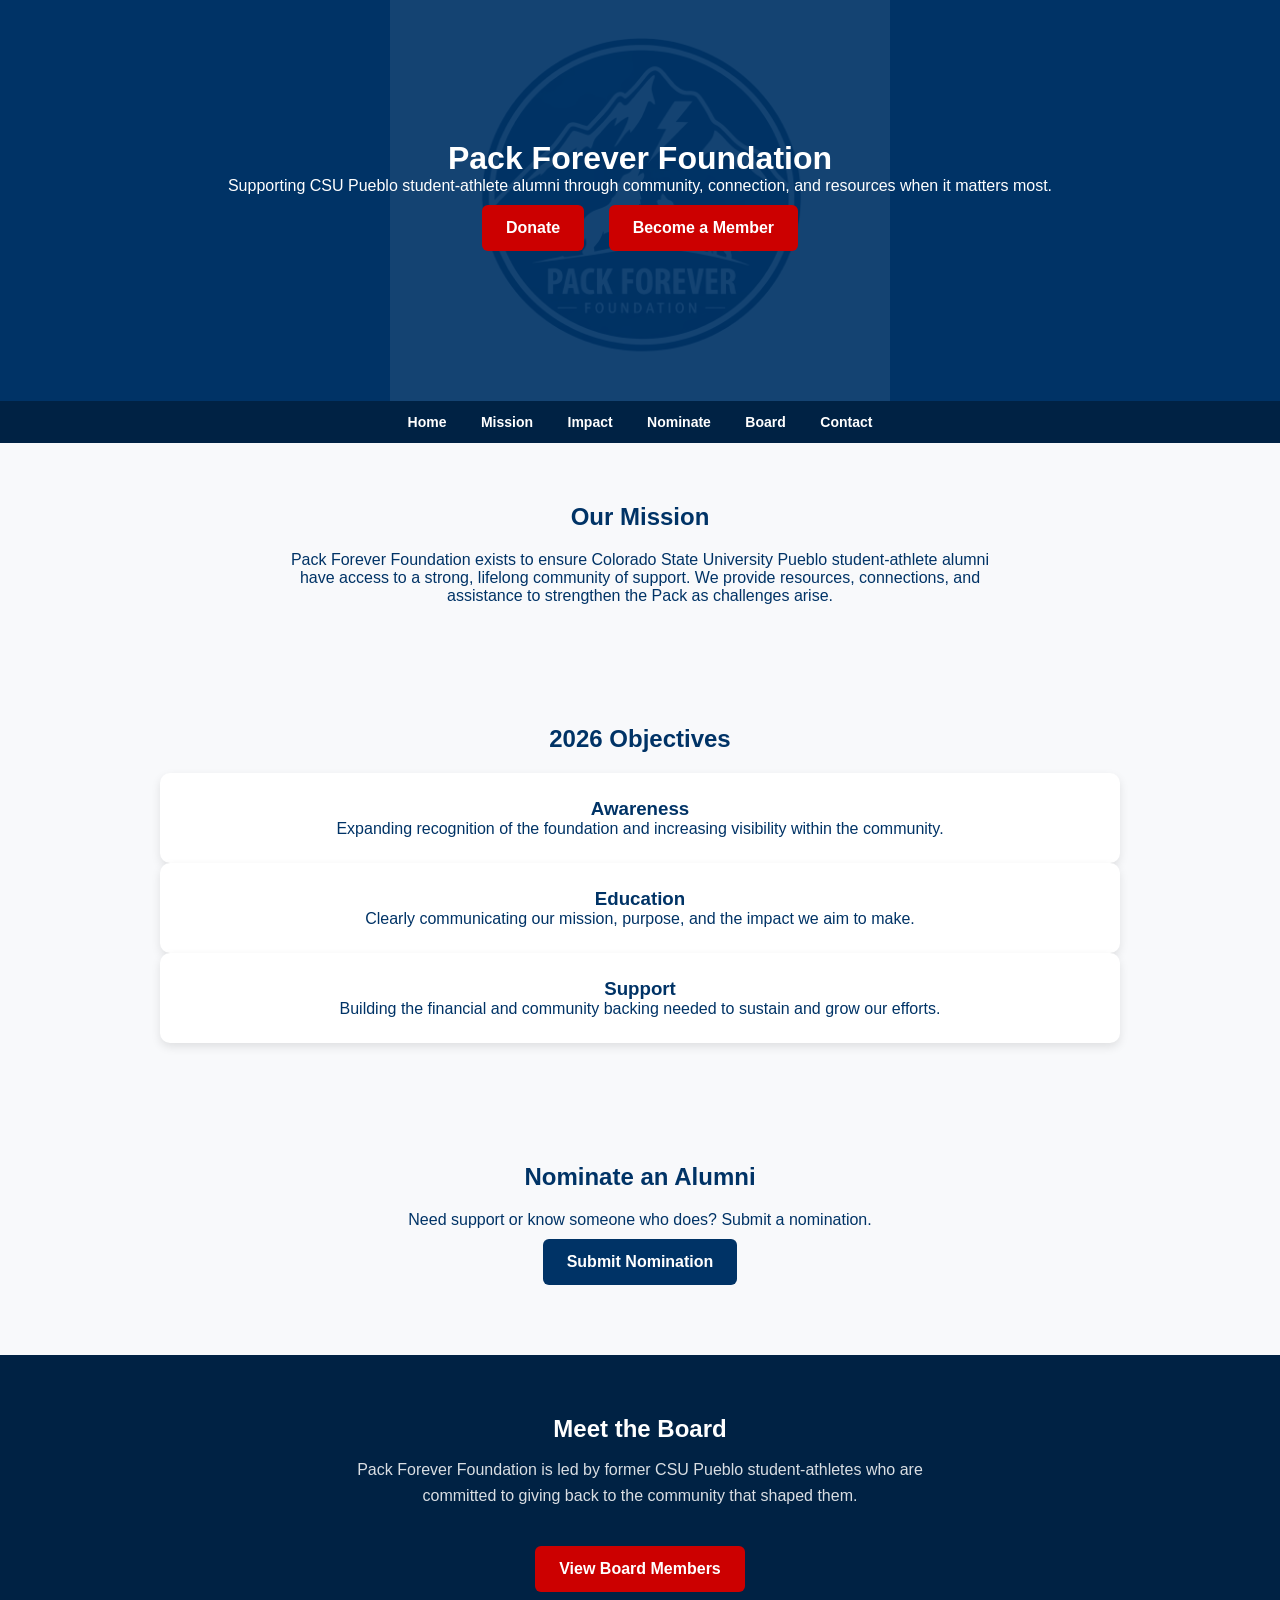
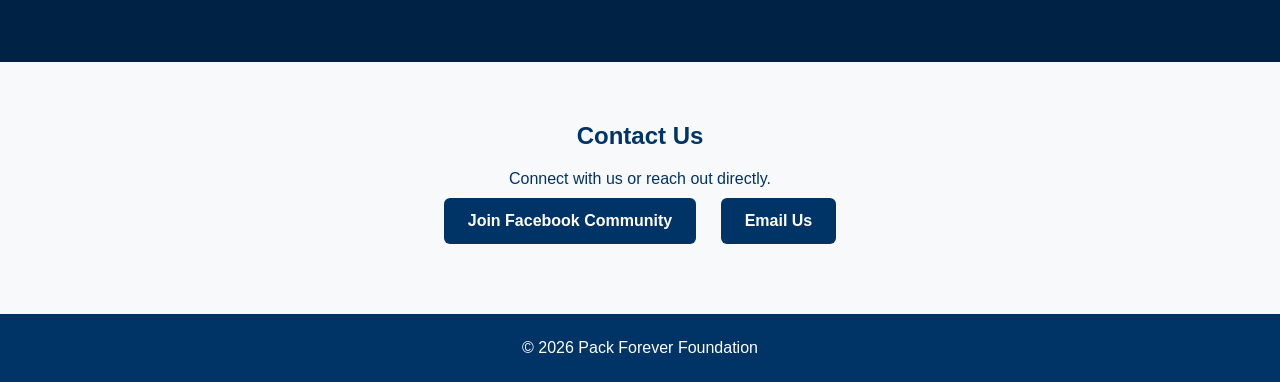
==== index.html @ 07333914 "Revise section titles and descriptions in index.html" ====
<!DOCTYPE html>
<html lang="en">
<head>
<meta charset="UTF-8">
<title>Pack Forever Foundation</title>
<meta name="viewport" content="width=device-width, initial-scale=1.0">
<style>

* { box-sizing: border-box; margin: 0; padding: 0; }
body {
  font-family: 'Segoe UI', Tahoma, sans-serif;
  color: #003366;
  background-color: #f8f9fb;
}
nav {
  background: #002244;
  text-align: center;
  padding: 12px;
  position: sticky;
  top: 0;
  z-index: 100;
}
nav a {
  color: white;
  margin: 0 15px;
  text-decoration: none;
  font-weight: bold;
  font-size: 14px;
}
nav a:hover { color: #cc0000; }
footer {
  background: #003366;
  color: white;
  text-align: center;
  padding: 25px;
  margin-top: 0;
}
.btn {
  display: inline-block;
  padding: 14px 24px;
  margin: 10px;
  background: #003366;
  color: white;
  text-decoration: none;
  border-radius: 6px;
  font-weight: bold;
}
.btn.red { background: #cc0000; }
.btn:hover { opacity: 0.9; }

.hero {
  position: relative;
  background: #003366;
  color: white;
  text-align: center;
  padding: 140px 20px;
  overflow: hidden;
}
.hero::before {
  content: "";
  position: absolute;
  top: 50%; left: 50%;
  width: 500px; height: 500px;
  background: url('logo.png') no-repeat center;
  background-size: contain;
  opacity: 0.08;
  transform: translate(-50%, -50%);
}
.hero * { position: relative; z-index: 1; }

@keyframes fadeIn {
  from { opacity: 0; transform: translateY(15px); }
  to   { opacity: 1; transform: translateY(0); }
}
.fade-in { opacity: 0; animation: fadeIn 1.2s ease forwards; }
.delay-1 { animation-delay: 0.3s; }
.delay-2 { animation-delay: 0.6s; }

section {
  padding: 60px 20px;
  max-width: 1000px;
  margin: auto;
  text-align: center;
}
h2 { margin-bottom: 20px; }

.cards {
  display: grid;
  grid-template-columns: repeat(auto-fit, minmax(250px, 1fr));
  gap: 20px;
  margin-top: 30px;
}
.card {
  background: white;
  padding: 25px;
  border-radius: 10px;
  box-shadow: 0 4px 10px rgba(0,0,0,0.1);
}

.board-cta {
  background: #002244;
  color: white;
  text-align: center;
  padding: 60px 20px;
}
.board-cta h2 { color: white; margin-bottom: 14px; }
.board-cta p { max-width: 600px; margin: 0 auto 28px; opacity: 0.85; line-height: 1.6; }
.board-cta .btn { background: #cc0000; }
</style>
</head>
<body>

<div class="hero">
  <h1 class="fade-in">Pack Forever Foundation</h1>
  <p class="fade-in delay-1">
    Supporting CSU Pueblo student-athlete alumni through community, connection,
    and resources when it matters most.
  </p>
  <div class="fade-in delay-2">
    <a class="btn red" href="https://buy.stripe.com/4gM14gdl71SgbP6dMUcEw00" target="_blank">Donate</a>
    <a class="btn red" href="https://buy.stripe.com/dRm28k6WJaoM2ewcIQcEw02" target="_blank">Become a Member</a>
  </div>
</div>

<nav>
  <a href="index.html">Home</a>
  <a href="index.html#mission">Mission</a>
  <a href="index.html#impact">Impact</a>
  <a href="index.html#nominate">Nominate</a>
  <a href="board.html">Board</a>
  <a href="index.html#contact">Contact</a>
</nav>

<section id="mission">
  <h2>Our Mission</h2>
  <p style="max-width:700px; margin:auto;">
    Pack Forever Foundation exists to ensure Colorado State University Pueblo
    student-athlete alumni have access to a strong, lifelong community of support.
    We provide resources, connections, and assistance to strengthen the Pack as
    challenges arise.
  </p>
</section>

 <section>
  <h2>2026 Objectives</h2>

  <div class="card-container">
    
    <div class="card">
      <h3>Awareness</h3>
      <p>Expanding recognition of the foundation and increasing visibility within the community.</p>
    </div>

    <div class="card">
      <h3>Education</h3>
      <p>Clearly communicating our mission, purpose, and the impact we aim to make.</p>
    </div>

    <div class="card">
      <h3>Support</h3>
      <p>Building the financial and community backing needed to sustain and grow our efforts.</p>
    </div>

  </div>
</section>

<section id="nominate">
  <h2>Nominate an Alumni</h2>
  <p>Need support or know someone who does? Submit a nomination.</p>
  <a class="btn" href="https://forms.gle/6e1N8sohu8yFcCss7" target="_blank">Submit Nomination</a>
</section>

<div class="board-cta">
  <h2>Meet the Board</h2>
  <p>Pack Forever Foundation is led by former CSU Pueblo student-athletes who are committed to giving back to the community that shaped them.</p>
  <a class="btn" href="board.html">View Board Members</a>
</div>

<section id="contact">
  <h2>Contact Us</h2>
  <p>Connect with us or reach out directly.</p>
  <a class="btn" href="https://www.facebook.com/share/g/1KjDQHaBdT/" target="_blank">Join Facebook Community</a>
  <a class="btn" href="mailto:packforeverfoundation@gmail.com">Email Us</a>
</section>

<footer>
  <p>&copy; 2026 Pack Forever Foundation</p>
</footer>

</body>
</html>
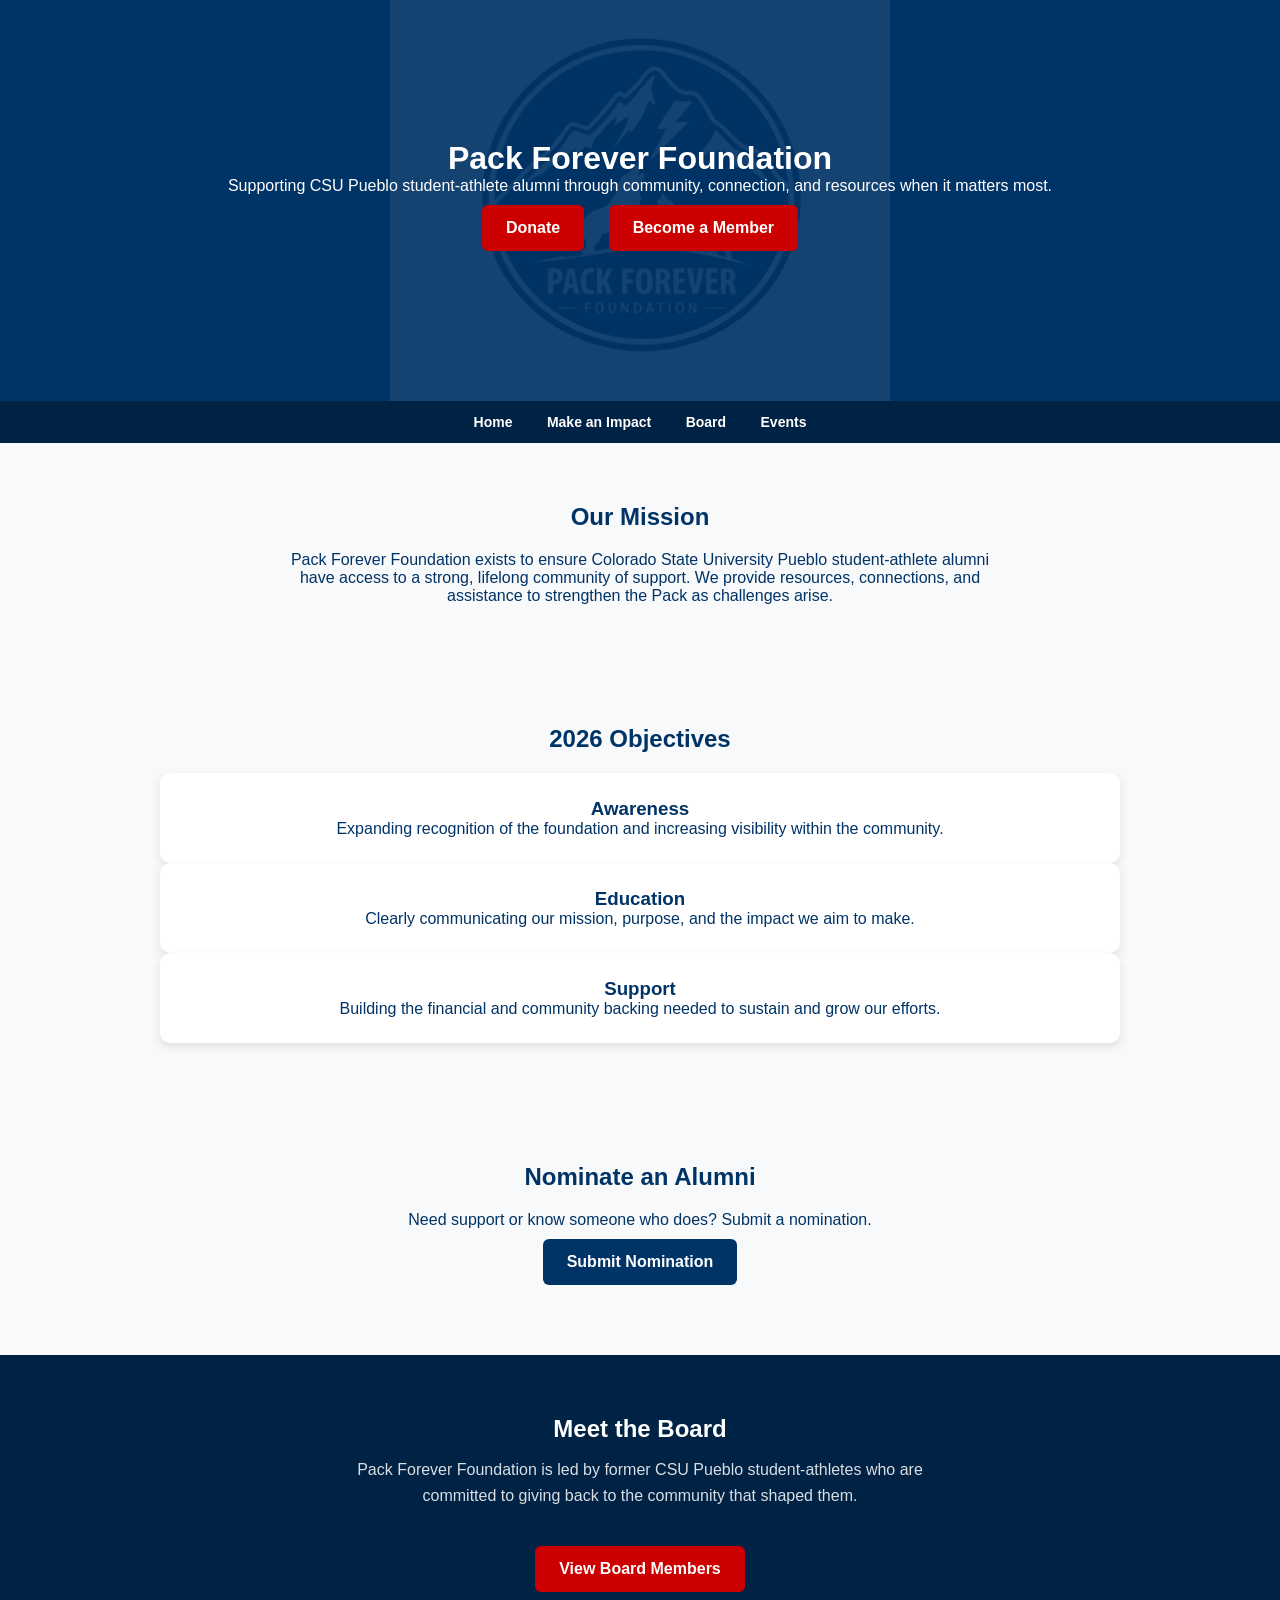
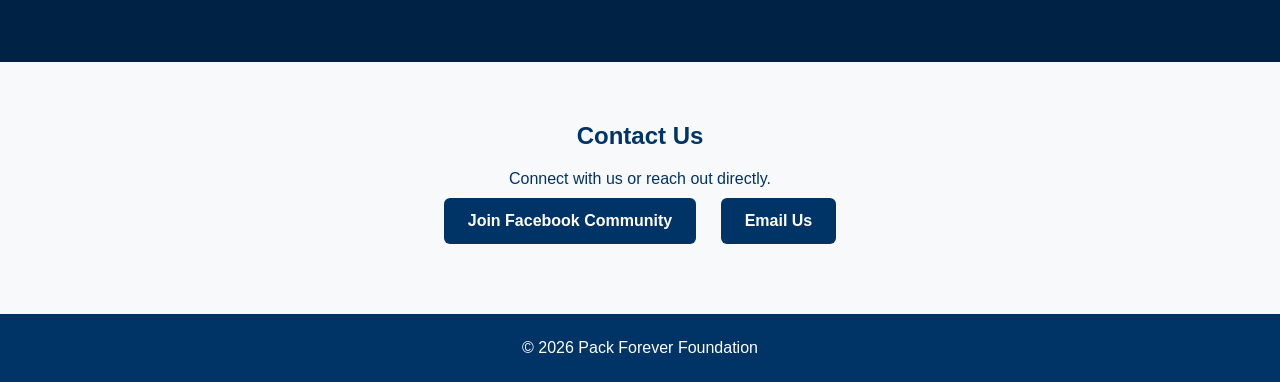
==== commit 847d434d: "Update navigation links in index.html" ====
--- a/index.html
+++ b/index.html
@@ -124,11 +124,9 @@
 
 <nav>
   <a href="index.html">Home</a>
-  <a href="index.html#mission">Mission</a>
-  <a href="index.html#impact">Impact</a>
-  <a href="index.html#nominate">Nominate</a>
+  <a href="impact.html">Make an Impact</a>
   <a href="board.html">Board</a>
-  <a href="index.html#contact">Contact</a>
+  <a href="events.html">Events</a>
 </nav>
 
 <section id="mission">
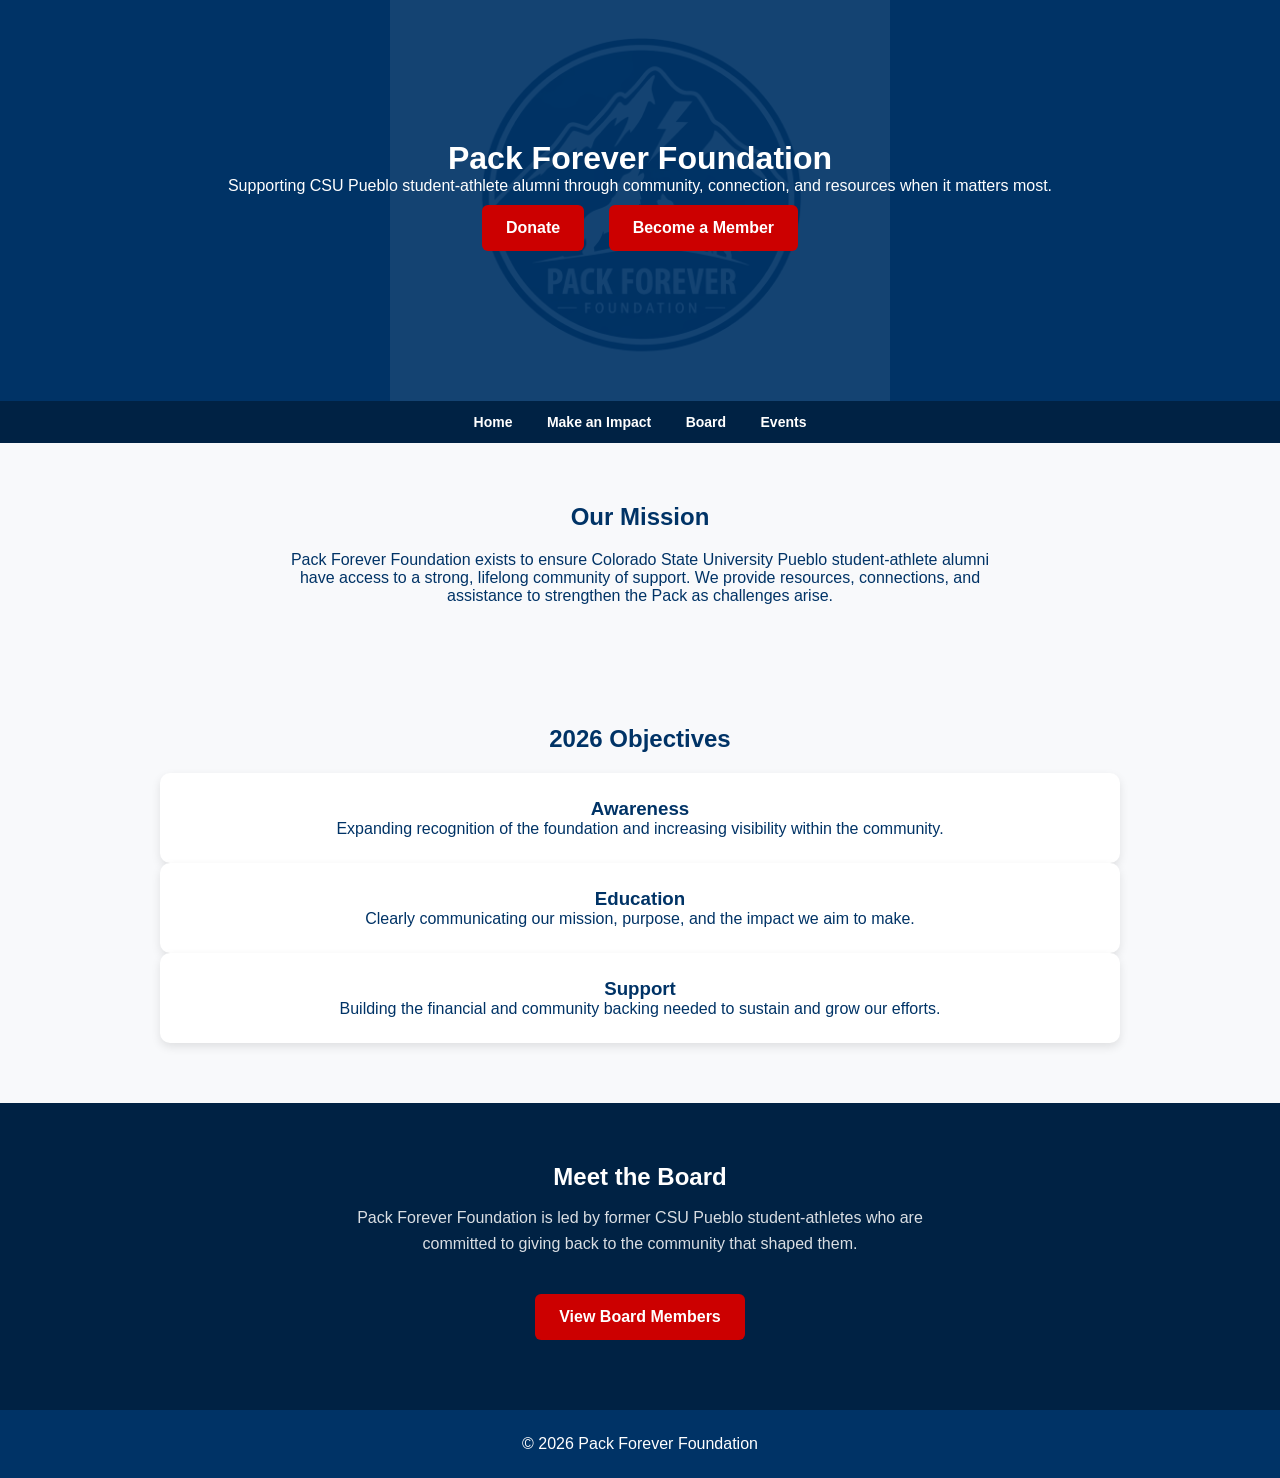
==== commit 274eeb8a: "Remove Nominate and Contact sections from index.html Removed the Nominate and Contact sections from " ====
--- a/index.html
+++ b/index.html
@@ -162,24 +162,12 @@
   </div>
 </section>
 
-<section id="nominate">
-  <h2>Nominate an Alumni</h2>
-  <p>Need support or know someone who does? Submit a nomination.</p>
-  <a class="btn" href="https://forms.gle/6e1N8sohu8yFcCss7" target="_blank">Submit Nomination</a>
-</section>
-
 <div class="board-cta">
   <h2>Meet the Board</h2>
   <p>Pack Forever Foundation is led by former CSU Pueblo student-athletes who are committed to giving back to the community that shaped them.</p>
   <a class="btn" href="board.html">View Board Members</a>
 </div>
 
-<section id="contact">
-  <h2>Contact Us</h2>
-  <p>Connect with us or reach out directly.</p>
-  <a class="btn" href="https://www.facebook.com/share/g/1KjDQHaBdT/" target="_blank">Join Facebook Community</a>
-  <a class="btn" href="mailto:packforeverfoundation@gmail.com">Email Us</a>
-</section>
 
 <footer>
   <p>&copy; 2026 Pack Forever Foundation</p>
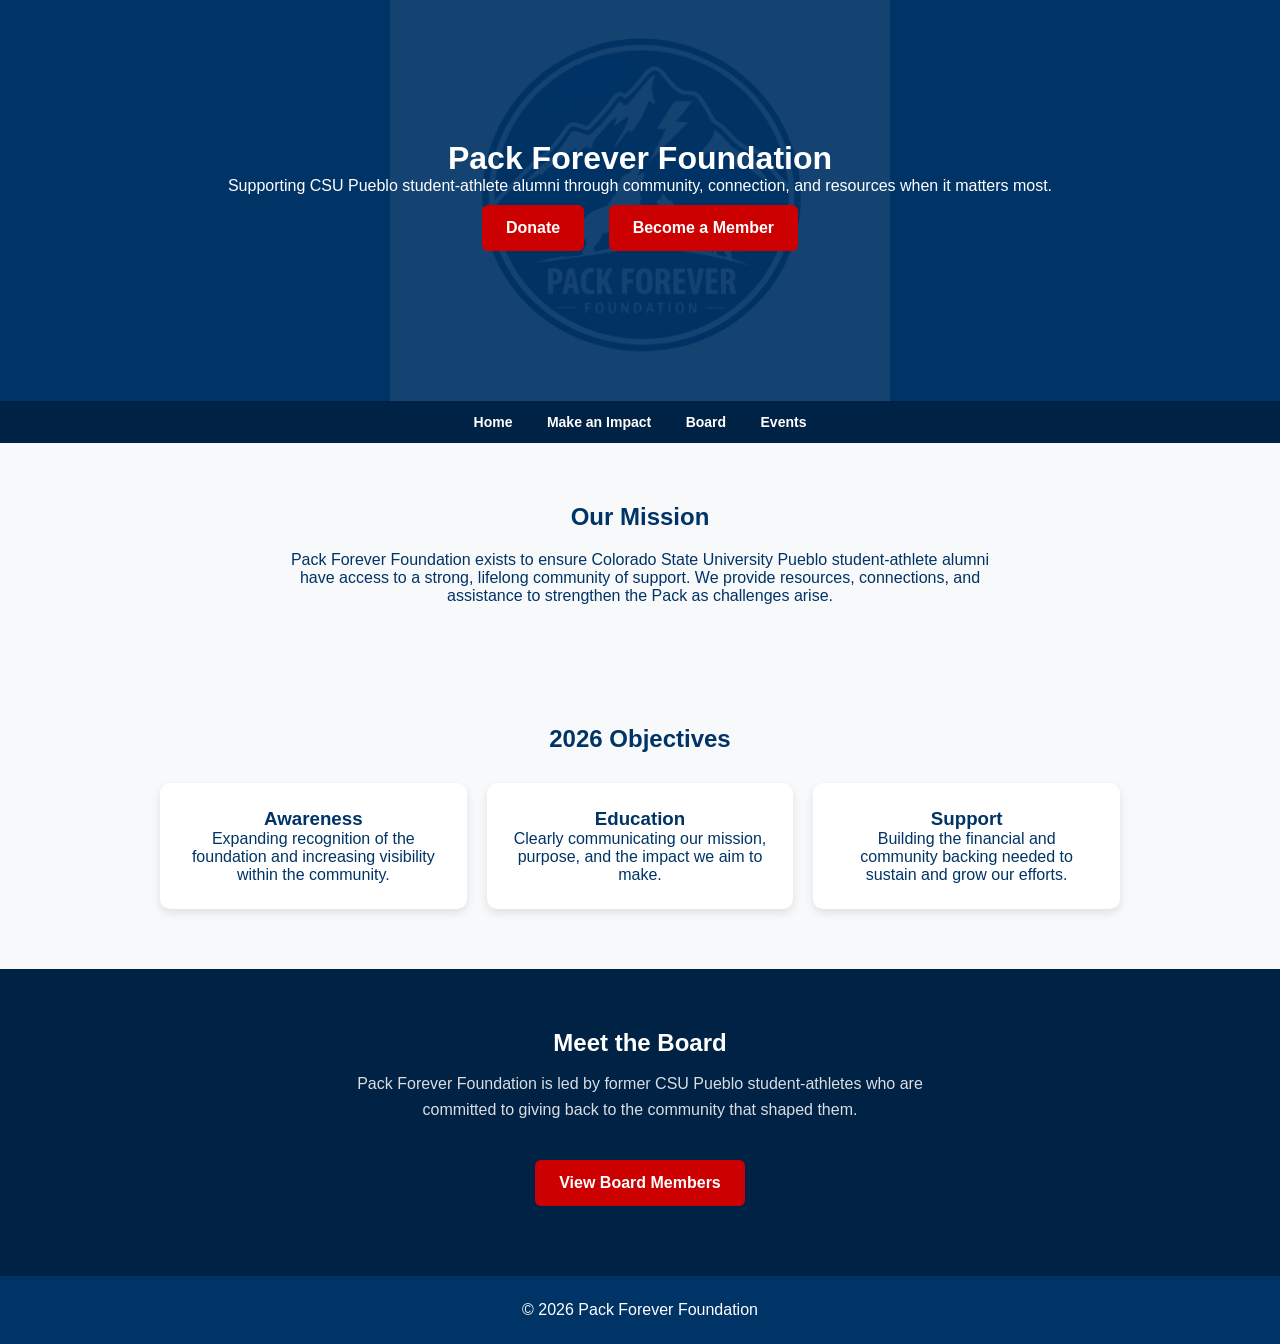
==== commit e066d899: "Change section and class names in index.html" ====
--- a/index.html
+++ b/index.html
@@ -139,10 +139,10 @@
   </p>
 </section>
 
- <section>
+<section>
   <h2>2026 Objectives</h2>
 
-  <div class="card-container">
+  <div class="cards">
     
     <div class="card">
       <h3>Awareness</h3>
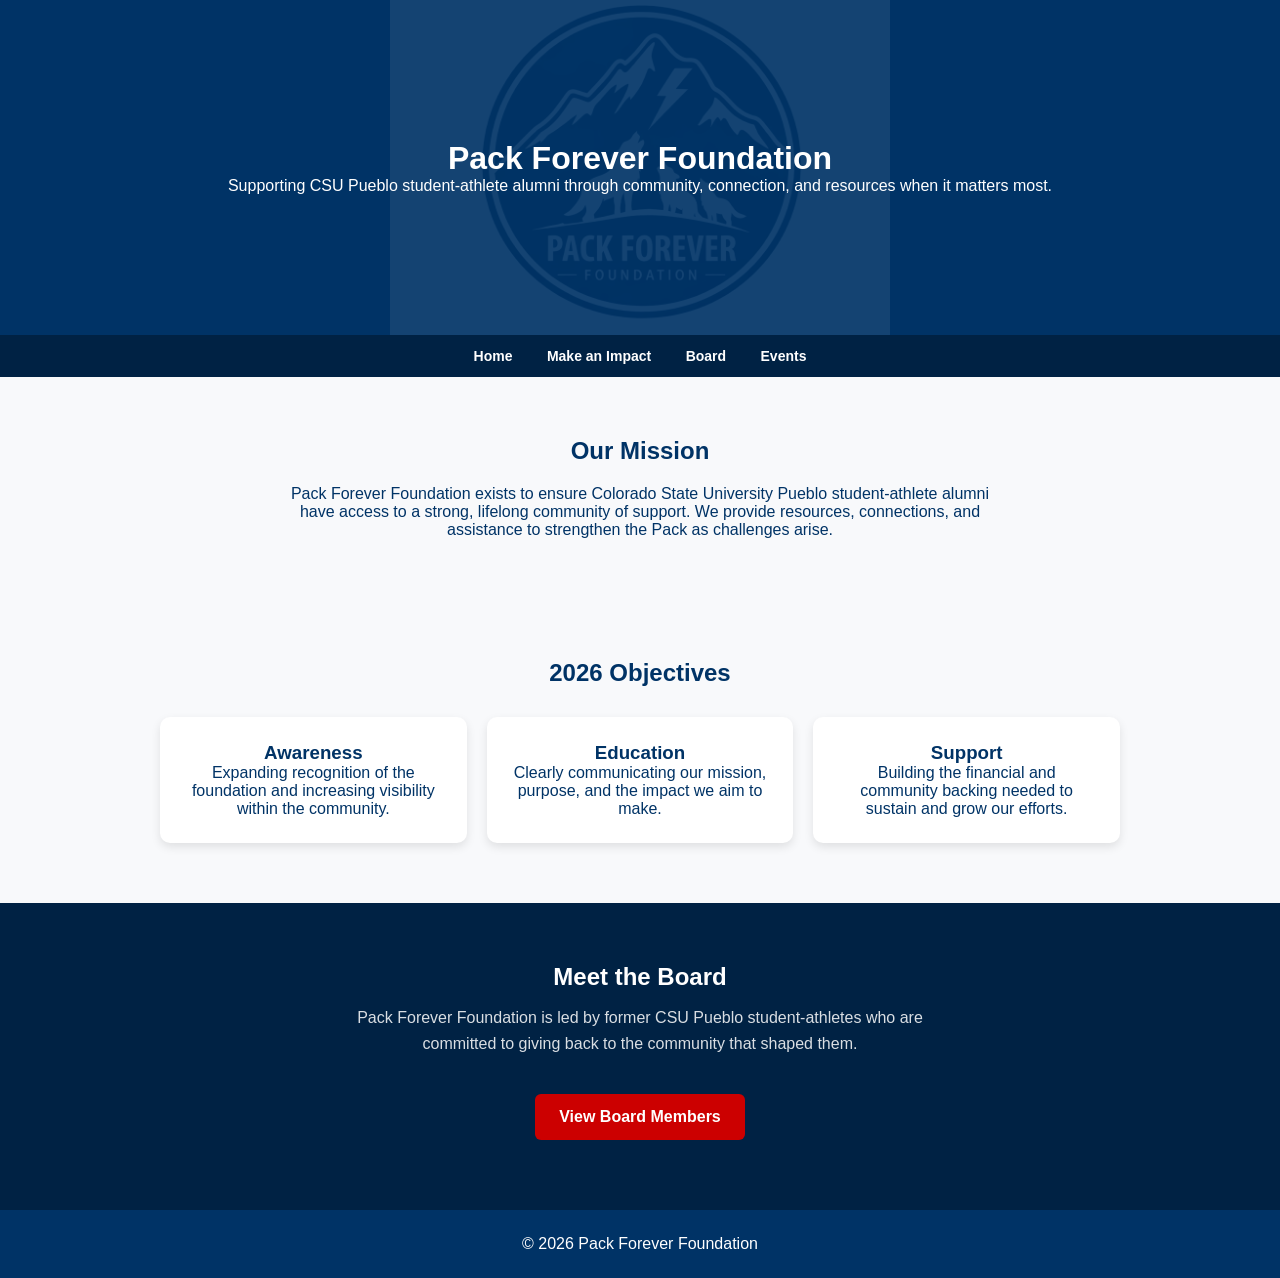
==== commit 69489520: "Remove donation and membership buttons Removed donation and membership buttons from the page." ====
--- a/index.html
+++ b/index.html
@@ -116,10 +116,7 @@
     Supporting CSU Pueblo student-athlete alumni through community, connection,
     and resources when it matters most.
   </p>
-  <div class="fade-in delay-2">
-    <a class="btn red" href="https://buy.stripe.com/4gM14gdl71SgbP6dMUcEw00" target="_blank">Donate</a>
-    <a class="btn red" href="https://buy.stripe.com/dRm28k6WJaoM2ewcIQcEw02" target="_blank">Become a Member</a>
-  </div>
+
 </div>
 
 <nav>
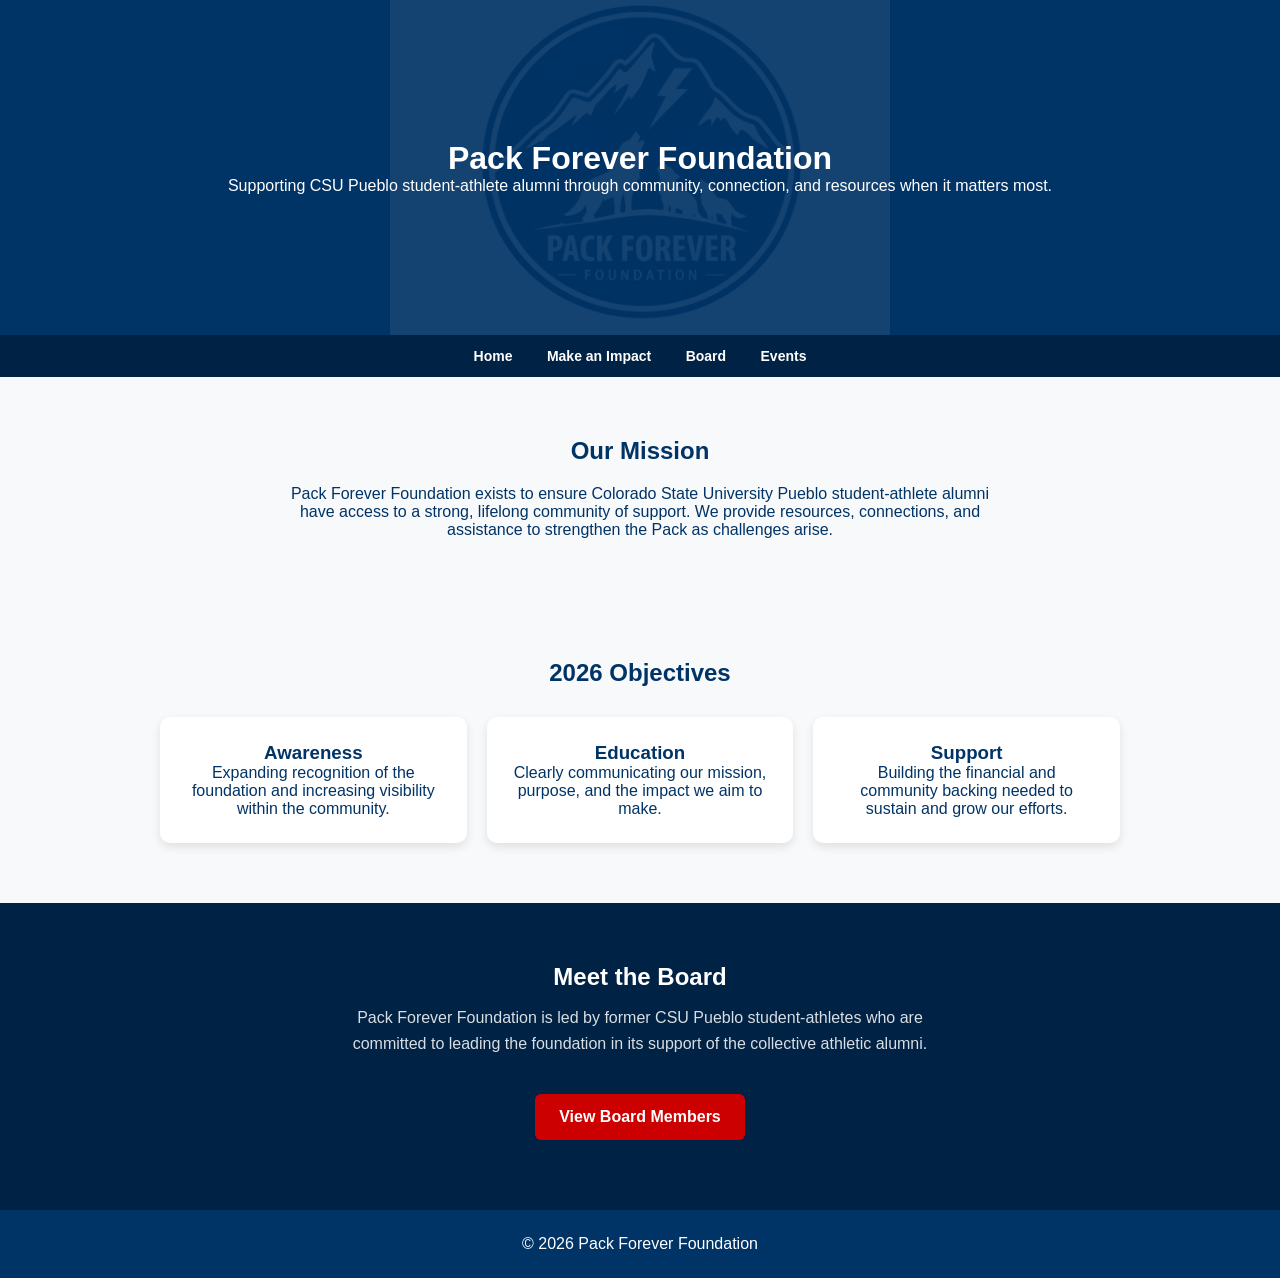
==== commit 2b56ccf5: "Update description of Pack Forever Foundation" ====
--- a/index.html
+++ b/index.html
@@ -161,7 +161,7 @@
 
 <div class="board-cta">
   <h2>Meet the Board</h2>
-  <p>Pack Forever Foundation is led by former CSU Pueblo student-athletes who are committed to giving back to the community that shaped them.</p>
+  <p>Pack Forever Foundation is led by former CSU Pueblo student-athletes who are committed to leading the foundation in its support of the collective athletic alumni.</p>
   <a class="btn" href="board.html">View Board Members</a>
 </div>
 
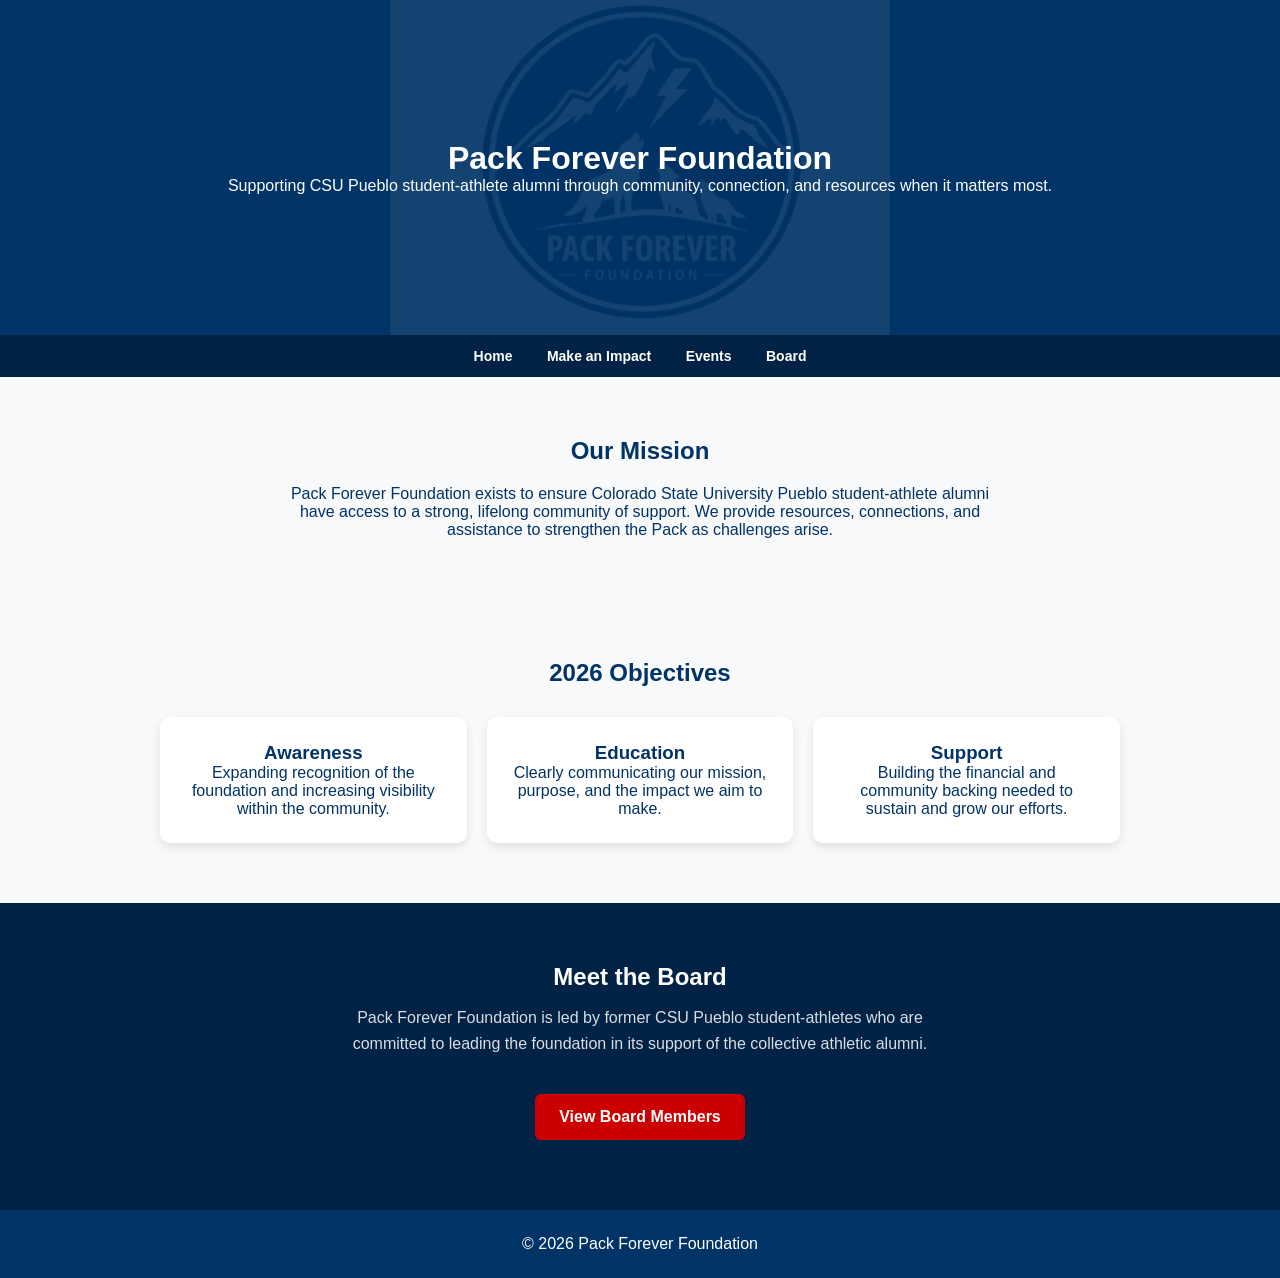
==== commit 9b2a6c1f: "Restore 'Board' link in navigation" ====
--- a/index.html
+++ b/index.html
@@ -122,8 +122,8 @@
 <nav>
   <a href="index.html">Home</a>
   <a href="impact.html">Make an Impact</a>
-  <a href="board.html">Board</a>
   <a href="events.html">Events</a>
+   <a href="board.html">Board</a>
 </nav>
 
 <section id="mission">
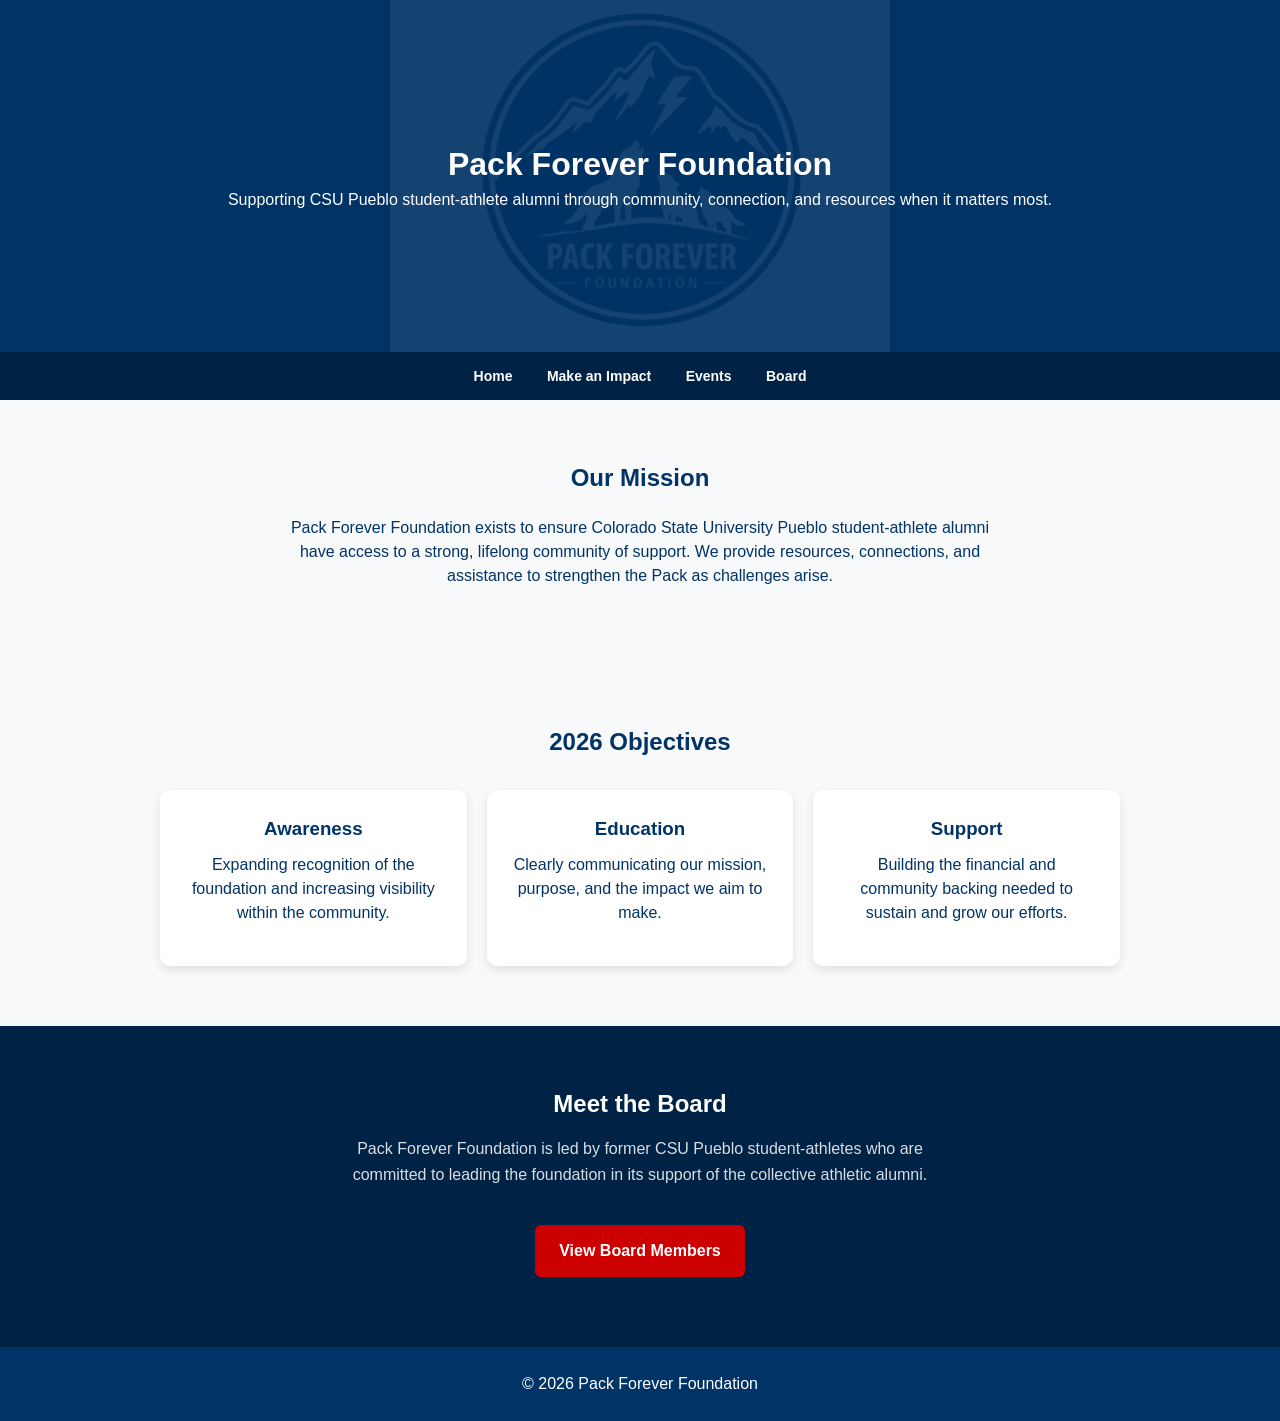
==== commit 0e256cb2: "Clean up index.html by removing CSS and updating content Removed unused CSS styles from the head sec" ====
--- a/index.html
+++ b/index.html
@@ -4,109 +4,7 @@
 <meta charset="UTF-8">
 <title>Pack Forever Foundation</title>
 <meta name="viewport" content="width=device-width, initial-scale=1.0">
-<style>
-
-* { box-sizing: border-box; margin: 0; padding: 0; }
-body {
-  font-family: 'Segoe UI', Tahoma, sans-serif;
-  color: #003366;
-  background-color: #f8f9fb;
-}
-nav {
-  background: #002244;
-  text-align: center;
-  padding: 12px;
-  position: sticky;
-  top: 0;
-  z-index: 100;
-}
-nav a {
-  color: white;
-  margin: 0 15px;
-  text-decoration: none;
-  font-weight: bold;
-  font-size: 14px;
-}
-nav a:hover { color: #cc0000; }
-footer {
-  background: #003366;
-  color: white;
-  text-align: center;
-  padding: 25px;
-  margin-top: 0;
-}
-.btn {
-  display: inline-block;
-  padding: 14px 24px;
-  margin: 10px;
-  background: #003366;
-  color: white;
-  text-decoration: none;
-  border-radius: 6px;
-  font-weight: bold;
-}
-.btn.red { background: #cc0000; }
-.btn:hover { opacity: 0.9; }
-
-.hero {
-  position: relative;
-  background: #003366;
-  color: white;
-  text-align: center;
-  padding: 140px 20px;
-  overflow: hidden;
-}
-.hero::before {
-  content: "";
-  position: absolute;
-  top: 50%; left: 50%;
-  width: 500px; height: 500px;
-  background: url('logo.png') no-repeat center;
-  background-size: contain;
-  opacity: 0.08;
-  transform: translate(-50%, -50%);
-}
-.hero * { position: relative; z-index: 1; }
-
-@keyframes fadeIn {
-  from { opacity: 0; transform: translateY(15px); }
-  to   { opacity: 1; transform: translateY(0); }
-}
-.fade-in { opacity: 0; animation: fadeIn 1.2s ease forwards; }
-.delay-1 { animation-delay: 0.3s; }
-.delay-2 { animation-delay: 0.6s; }
-
-section {
-  padding: 60px 20px;
-  max-width: 1000px;
-  margin: auto;
-  text-align: center;
-}
-h2 { margin-bottom: 20px; }
-
-.cards {
-  display: grid;
-  grid-template-columns: repeat(auto-fit, minmax(250px, 1fr));
-  gap: 20px;
-  margin-top: 30px;
-}
-.card {
-  background: white;
-  padding: 25px;
-  border-radius: 10px;
-  box-shadow: 0 4px 10px rgba(0,0,0,0.1);
-}
-
-.board-cta {
-  background: #002244;
-  color: white;
-  text-align: center;
-  padding: 60px 20px;
-}
-.board-cta h2 { color: white; margin-bottom: 14px; }
-.board-cta p { max-width: 600px; margin: 0 auto 28px; opacity: 0.85; line-height: 1.6; }
-.board-cta .btn { background: #cc0000; }
-</style>
+<link rel="stylesheet" href="styles.css">
 </head>
 <body>
 
@@ -116,19 +14,18 @@
     Supporting CSU Pueblo student-athlete alumni through community, connection,
     and resources when it matters most.
   </p>
-
 </div>
 
 <nav>
   <a href="index.html">Home</a>
   <a href="impact.html">Make an Impact</a>
   <a href="events.html">Events</a>
-   <a href="board.html">Board</a>
+  <a href="board.html">Board</a>
 </nav>
 
 <section id="mission">
   <h2>Our Mission</h2>
-  <p style="max-width:700px; margin:auto;">
+  <p>
     Pack Forever Foundation exists to ensure Colorado State University Pueblo
     student-athlete alumni have access to a strong, lifelong community of support.
     We provide resources, connections, and assistance to strengthen the Pack as
@@ -138,24 +35,19 @@
 
 <section>
   <h2>2026 Objectives</h2>
-
   <div class="cards">
-    
     <div class="card">
       <h3>Awareness</h3>
       <p>Expanding recognition of the foundation and increasing visibility within the community.</p>
     </div>
-
     <div class="card">
       <h3>Education</h3>
       <p>Clearly communicating our mission, purpose, and the impact we aim to make.</p>
     </div>
-
     <div class="card">
       <h3>Support</h3>
       <p>Building the financial and community backing needed to sustain and grow our efforts.</p>
     </div>
-
   </div>
 </section>
 
@@ -165,7 +57,6 @@
   <a class="btn" href="board.html">View Board Members</a>
 </div>
 
-
 <footer>
   <p>&copy; 2026 Pack Forever Foundation</p>
 </footer>
--- a/styles.css
+++ b/styles.css
@@ -0,0 +1,240 @@
+/* ---------- Base ---------- */
+* { box-sizing: border-box; margin: 0; padding: 0; }
+
+body {
+  font-family: 'Segoe UI', Tahoma, sans-serif;
+  color: #003366;
+  background-color: #f8f9fb;
+  line-height: 1.5;
+}
+
+/* ---------- Navigation ---------- */
+nav {
+  background: #002244;
+  text-align: center;
+  padding: 12px;
+  position: sticky;
+  top: 0;
+  z-index: 100;
+}
+
+nav a {
+  color: white;
+  margin: 0 15px;
+  text-decoration: none;
+  font-weight: bold;
+  font-size: 14px;
+}
+
+nav a:hover { color: #cc0000; }
+
+/* ---------- Footer ---------- */
+footer {
+  background: #003366;
+  color: white;
+  text-align: center;
+  padding: 25px;
+  margin-top: 0;
+}
+
+/* ---------- Buttons ---------- */
+.btn {
+  display: inline-block;
+  padding: 14px 24px;
+  margin: 10px;
+  background: #003366;
+  color: white;
+  text-decoration: none;
+  border-radius: 6px;
+  font-weight: bold;
+}
+
+.btn.red { background: #cc0000; }
+.btn:hover { opacity: 0.9; }
+
+/* ---------- Hero (Home only) ---------- */
+.hero {
+  position: relative;
+  background: #003366;
+  color: white;
+  text-align: center;
+  padding: 140px 20px;
+  overflow: hidden;
+}
+
+.hero::before {
+  content: "";
+  position: absolute;
+  top: 50%; left: 50%;
+  width: 500px; height: 500px;
+  background: url('logo.png') no-repeat center;
+  background-size: contain;
+  opacity: 0.08;
+  transform: translate(-50%, -50%);
+}
+
+.hero * { position: relative; z-index: 1; }
+
+@keyframes fadeIn {
+  from { opacity: 0; transform: translateY(15px); }
+  to   { opacity: 1; transform: translateY(0); }
+}
+
+.fade-in { opacity: 0; animation: fadeIn 1.2s ease forwards; }
+.delay-1 { animation-delay: 0.3s; }
+.delay-2 { animation-delay: 0.6s; }
+
+/* ---------- Page Title (inner pages, no hero) ---------- */
+.page-title {
+  text-align: center;
+  padding: 60px 20px 20px;
+}
+
+.page-title h1 {
+  margin-bottom: 12px;
+}
+
+/* ---------- Sections ---------- */
+section {
+  padding: 60px 20px;
+  max-width: 1000px;
+  margin: auto;
+  text-align: center;
+}
+
+section h2 { margin-bottom: 20px; }
+
+section p {
+  max-width: 700px;
+  margin: 0 auto 16px;
+}
+
+/* ---------- Card grid (Home objectives) ---------- */
+.cards {
+  display: grid;
+  grid-template-columns: repeat(auto-fit, minmax(250px, 1fr));
+  gap: 20px;
+  margin-top: 30px;
+}
+
+.card {
+  background: white;
+  padding: 25px;
+  border-radius: 10px;
+  box-shadow: 0 4px 10px rgba(0,0,0,0.1);
+}
+
+.card h3 { margin-bottom: 10px; }
+
+/* ---------- Board CTA (Home) ---------- */
+.board-cta {
+  background: #002244;
+  color: white;
+  text-align: center;
+  padding: 60px 20px;
+}
+
+.board-cta h2 { color: white; margin-bottom: 14px; }
+.board-cta p { max-width: 600px; margin: 0 auto 28px; opacity: 0.85; line-height: 1.6; }
+.board-cta .btn { background: #cc0000; }
+
+/* ---------- Board page cards ---------- */
+.board-container {
+  max-width: 1000px;
+  margin: auto;
+  padding: 40px 20px;
+}
+
+.board-container h1 {
+  text-align: center;
+  margin-bottom: 40px;
+}
+
+.board-card {
+  display: flex;
+  background: #fff;
+  border-radius: 12px;
+  margin-bottom: 25px;
+  overflow: hidden;
+  box-shadow: 0 2px 6px rgba(0,0,0,0.08);
+}
+
+.board-card img {
+  width: 200px;
+  height: 200px;
+  object-fit: cover;
+  border-left: 6px solid #cc0000;
+}
+
+.board-info {
+  padding: 20px;
+  flex: 1;
+  text-align: left;
+}
+
+.board-header {
+  display: flex;
+  justify-content: space-between;
+  align-items: center;
+  flex-wrap: wrap;
+  gap: 8px;
+}
+
+.board-header h3 {
+  margin: 0;
+  color: #0b3d91;
+}
+
+.tag {
+  background: #e6eef9;
+  color: #0b3d91;
+  padding: 6px 10px;
+  border-radius: 20px;
+  font-size: 12px;
+}
+
+.role {
+  margin: 5px 0 15px;
+  color: #666;
+}
+
+.board-section {
+  margin-bottom: 15px;
+}
+
+.board-section h4 {
+  font-size: 12px;
+  letter-spacing: 1px;
+  color: #999;
+  margin-bottom: 5px;
+}
+
+.now-badge {
+  display: inline-block;
+  background: #d7e8c5;
+  color: #3c6e1f;
+  font-size: 12px;
+  letter-spacing: 1px;
+  padding: 4px 10px;
+  border-radius: 12px;
+  margin-bottom: 8px;
+}
+
+.board-info p {
+  margin: 0;
+  line-height: 1.5;
+  max-width: none;
+}
+
+@media (max-width: 768px) {
+  .board-card {
+    flex-direction: column;
+  }
+
+  .board-card img {
+    width: 100%;
+    height: auto;
+    border-left: none;
+    border-bottom: 6px solid #cc0000;
+  }
+}
